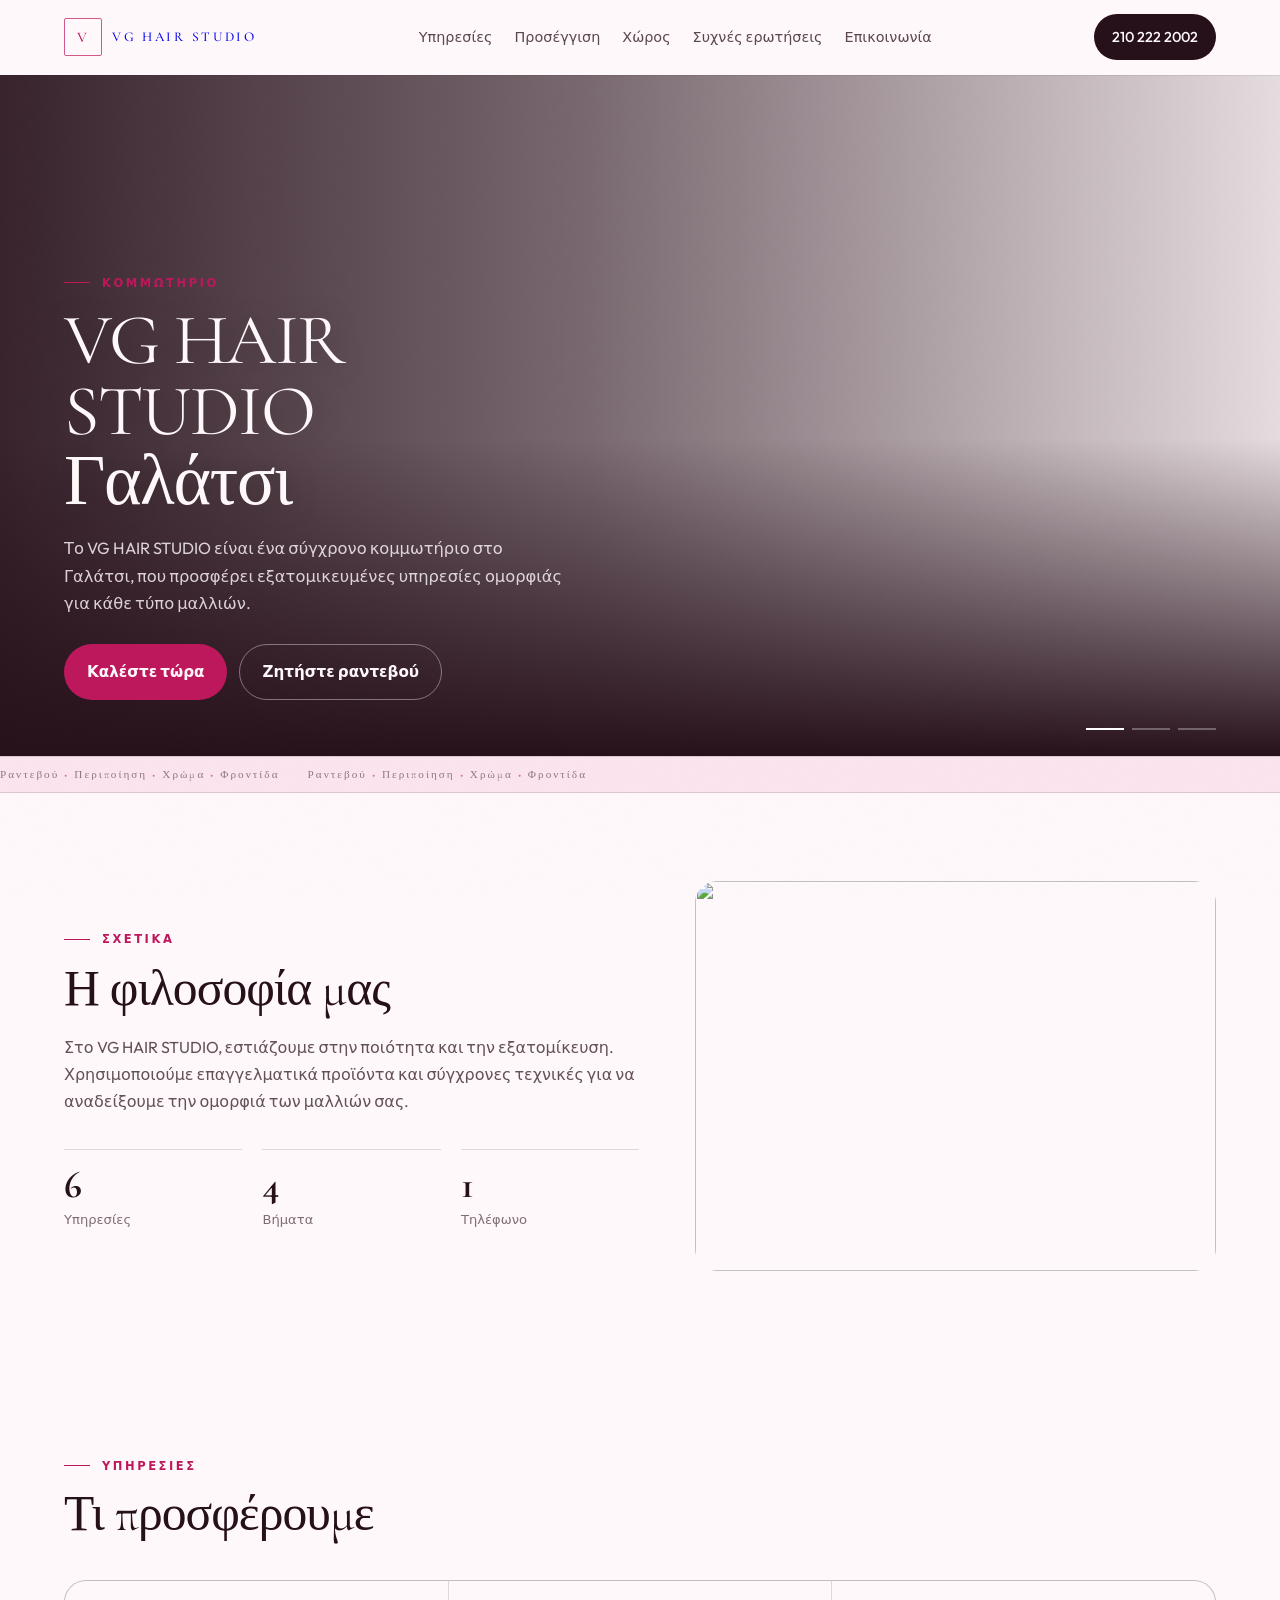
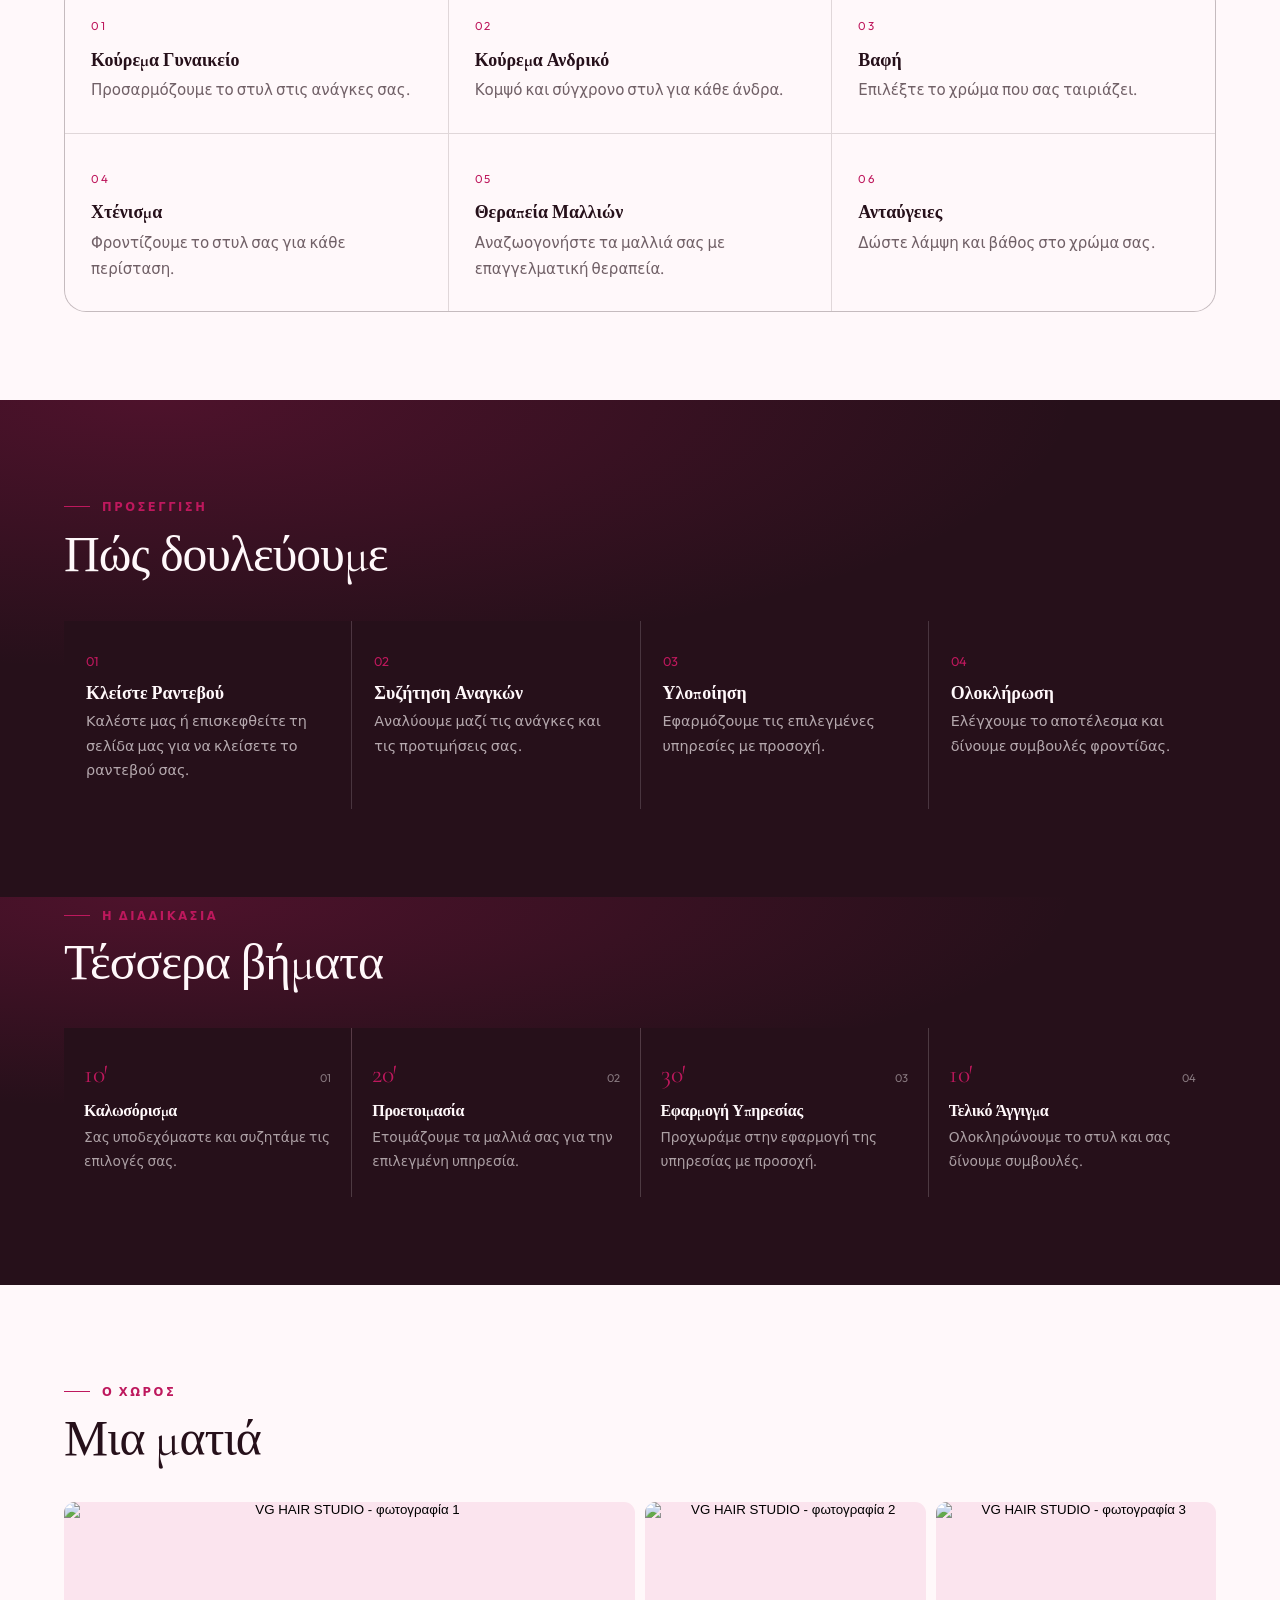
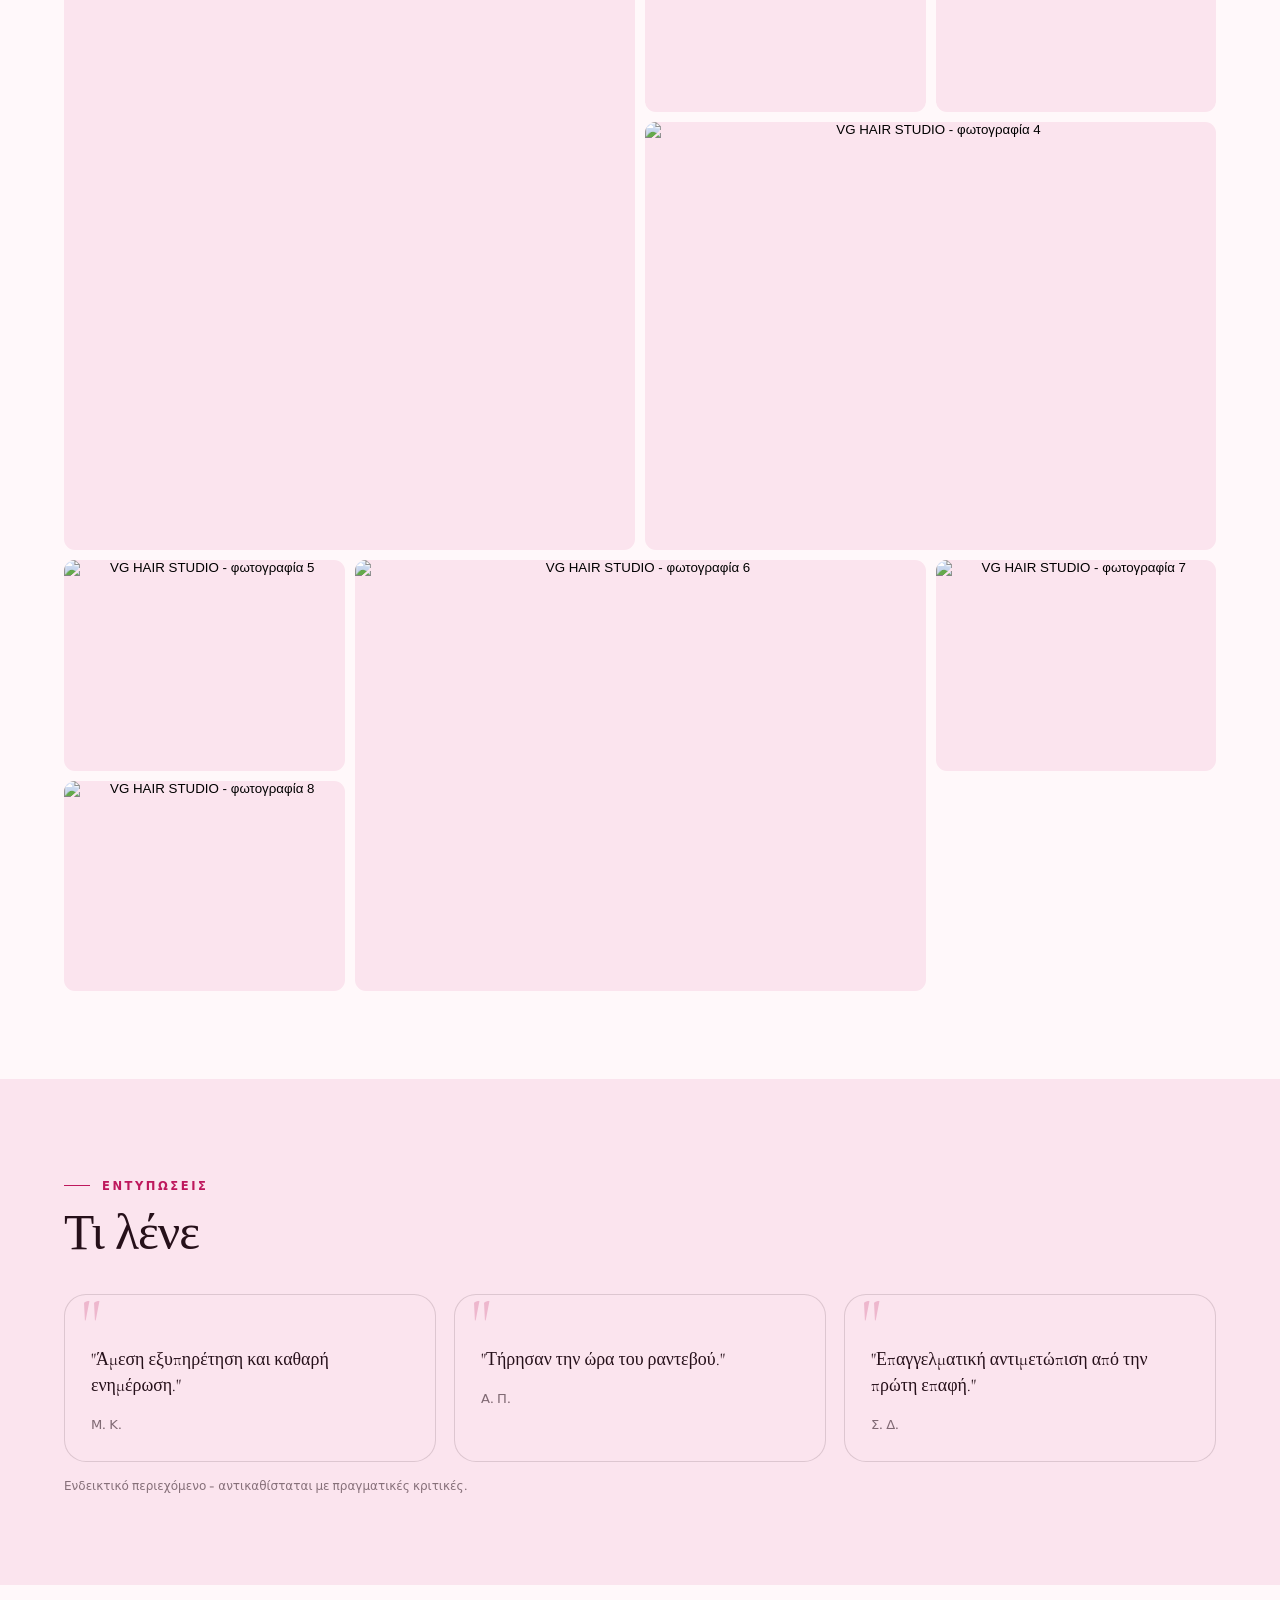
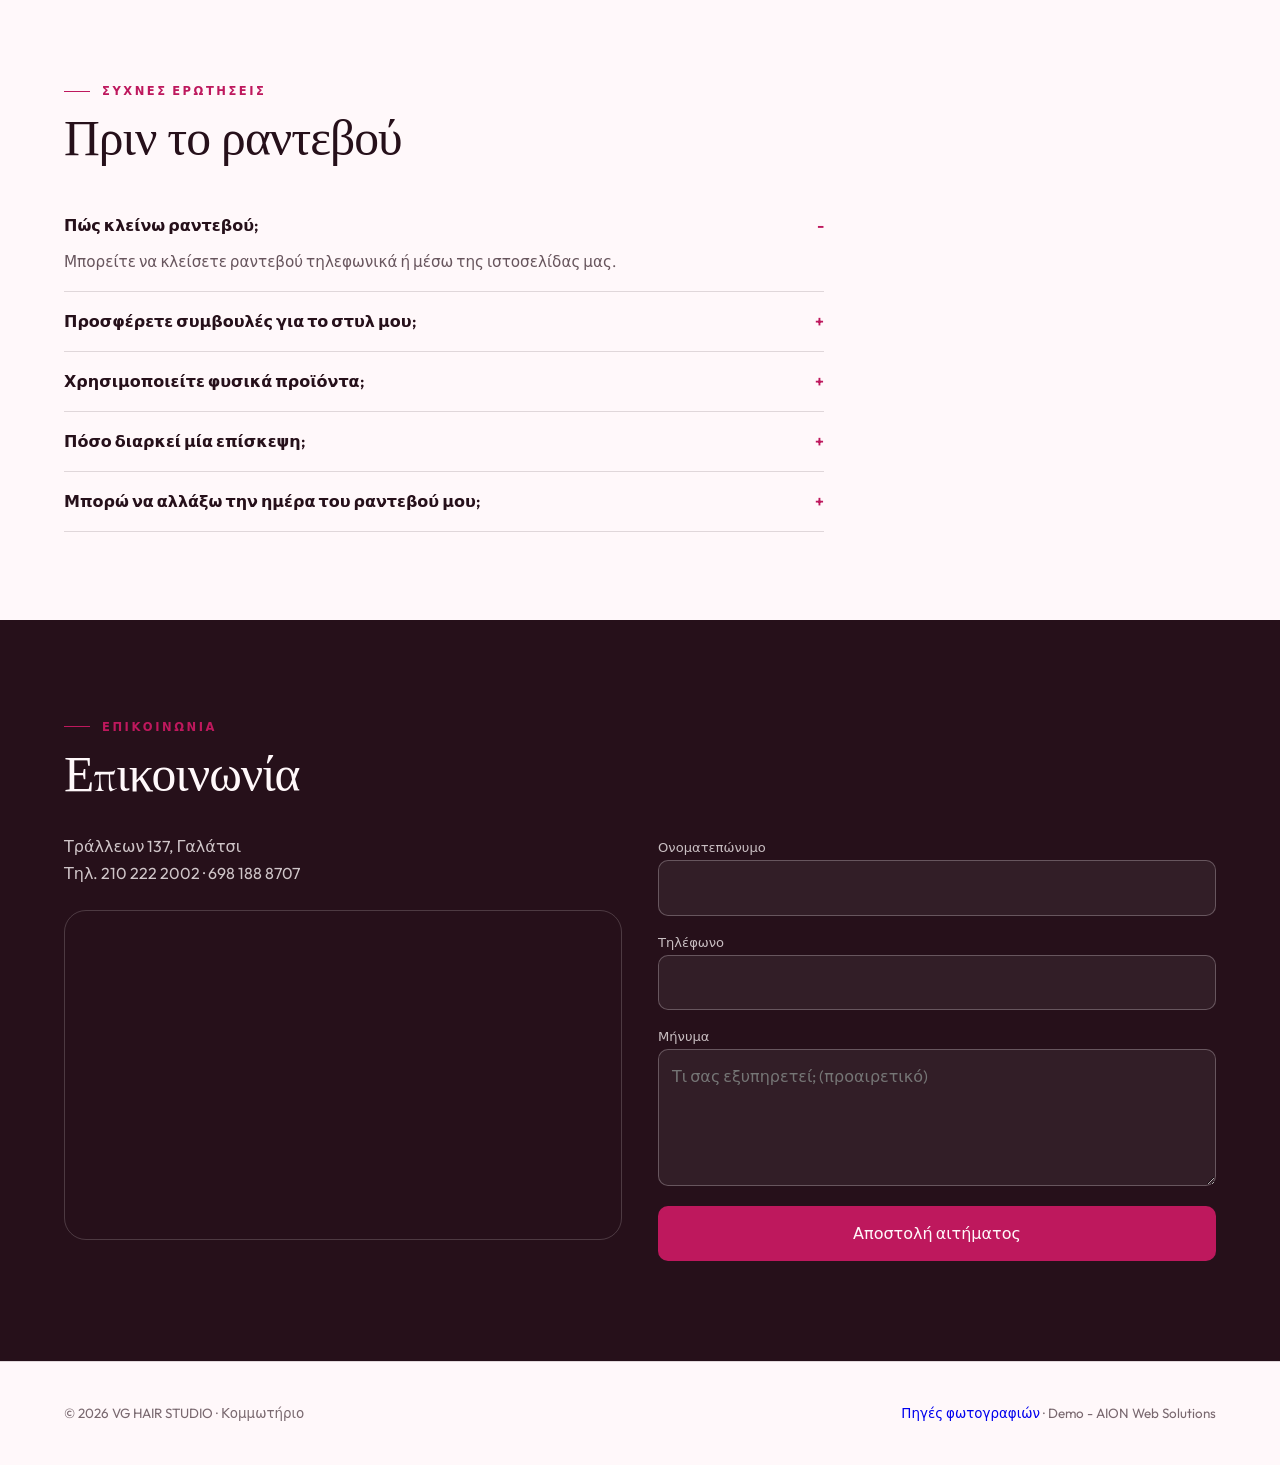
==== 200.html @ 7956e0a3 "deploy 200.html" ====
<!doctype html>
<html lang="el"><head>
<meta charset="utf-8"><meta name="viewport" content="width=device-width, initial-scale=1">
<title>VG HAIR STUDIO - Κομμωτήριο στο Γαλάτσι</title>
<meta name="description" content="VG HAIR STUDIO, Κομμωτήριο - Τράλλεων 137, Γαλάτσι. Τηλέφωνο 210 222 2002.">
<meta name="theme-color" content="#26101a">
<meta property="og:title" content="VG HAIR STUDIO - Κομμωτήριο">
<meta property="og:description" content="Τράλλεων 137, Γαλάτσι">
<meta property="og:type" content="website">
<link rel="preconnect" href="https://fonts.googleapis.com"><link rel="preconnect" href="https://fonts.gstatic.com" crossorigin>
<link href="https://fonts.googleapis.com/css2?family=Cormorant+Garamond:ital,wght@0,400;0,600;1,400&family=Outfit:wght@300;400;500;600&display=swap" rel="stylesheet">
<link rel="icon" href="data:image/svg+xml,<svg xmlns='http://www.w3.org/2000/svg' viewBox='0 0 64 64'><rect width='64' height='64' rx='14' fill='%23be185d'/><text x='32' y='44' font-size='30' text-anchor='middle' fill='%23fff8fa' font-family='serif'>V</text></svg>">
<script type="application/ld+json">{"@context":"https://schema.org","@type":"LocalBusiness","name":"VG HAIR STUDIO","address":{"@type":"PostalAddress","streetAddress":"Τράλλεων 137, Γαλάτσι","addressLocality":"Γαλάτσι","addressCountry":"GR"}","telephone":"210 222 2002","url":""}</script>
<style>
:root{--ink:#26101a;--paper:#fff8fa;--accent:#be185d;--accent2:#831843;--soft:#fbe4ee;--line:color-mix(in srgb,var(--ink) 14%,transparent);--r:22px}
*{box-sizing:border-box}html{scroll-behavior:smooth}
body{margin:0;background:var(--paper);color:var(--ink);font-family:'Outfit', system-ui, sans-serif;line-height:1.7;-webkit-font-smoothing:antialiased;overflow-x:hidden}
img{display:block;max-width:100%}
.wrap{width:min(1180px,90vw);margin:0 auto}
h1,h2,h3,h4{font-family:'Cormorant Garamond', Georgia, serif;line-height:1.06;letter-spacing:-.02em;margin:0}
h1{font-size:clamp(2.4rem,5.6vw,4.6rem);font-weight:400}h1.long{font-size:clamp(2rem,4.4vw,3.5rem)}
h2{font-size:clamp(1.9rem,4vw,3.1rem);font-weight:400}
h3{font-size:1.12rem;letter-spacing:0}
p{margin:0}
.kicker{font-size:.72rem;letter-spacing:.22em;text-transform:uppercase;color:var(--accent);font-weight:600}
header{position:fixed;inset:0 0 auto;z-index:60;background:var(--paper);border-bottom:1px solid transparent;box-shadow:0 1px 0 color-mix(in srgb,var(--ink) 8%,transparent)}
.nav{display:flex;align-items:center;justify-content:space-between;gap:16px;padding:14px 0}
.wordmark{display:flex;align-items:center;gap:10px;font-family:'Cormorant Garamond', Georgia, serif;font-size:1.15rem;text-decoration:none}
.wm{width:38px;height:38px;border-radius:10px;background:var(--accent);color:var(--paper);display:grid;place-items:center;font-size:1.05rem}
.nav-links{display:flex;gap:22px;font-size:.9rem}
.nav-links a{text-decoration:none;color:color-mix(in srgb,var(--ink) 76%,transparent)}
.tel{display:inline-flex;align-items:center;gap:8px;background:var(--ink);color:var(--paper);text-decoration:none;padding:11px 18px;border-radius:999px;font-size:.9rem;font-weight:500;white-space:nowrap}
.nav-actions{display:flex;align-items:center;gap:10px}
.burger{display:none;width:42px;height:42px;border:1px solid var(--line);background:transparent;border-radius:10px;cursor:pointer;padding:0;position:relative;align-items:center;justify-content:center}
.burger span,.burger span::before,.burger span::after{display:block;width:18px;height:1.5px;background:var(--ink);content:'';position:absolute;transition:transform .3s ease,opacity .2s ease}
.burger span::before{top:-6px}.burger span::after{top:6px}
.burger[aria-expanded="true"] span{background:transparent}
.burger[aria-expanded="true"] span::before{transform:translateY(6px) rotate(45deg)}
.burger[aria-expanded="true"] span::after{transform:translateY(-6px) rotate(-45deg)}
.mobile-drawer{position:fixed;inset:68px 0 auto;z-index:59;background:var(--paper);border-bottom:1px solid var(--line);display:none;flex-direction:column;padding:10px 5vw 26px;gap:2px;box-shadow:0 18px 40px color-mix(in srgb,var(--ink) 12%,transparent)}
.mobile-drawer.on{display:flex}
.mobile-drawer a{text-decoration:none;color:var(--ink);padding:14px 0;border-bottom:1px solid var(--line);font-size:1rem}
.mobile-drawer a:last-child{border-bottom:0}
@media(max-width:820px){.nav-links{display:none}.burger{display:flex}}
.hero{position:relative;height:84vh;min-height:560px;display:grid;align-items:end;overflow:hidden;color:var(--paper)}
.slide{position:absolute;inset:0;opacity:0;transform:scale(1.04);transition:opacity 1.1s ease,transform 7s linear}
.slide.on{opacity:1;transform:scale(1)}
.slide img{width:100%;height:100%;object-fit:cover;filter:saturate(.75) contrast(1.02)}
.scrim{position:absolute;inset:0;background:linear-gradient(90deg,color-mix(in srgb,var(--ink) 92%,transparent) 0%,color-mix(in srgb,var(--ink) 62%,transparent) 46%,color-mix(in srgb,var(--ink) 12%,transparent) 100%),linear-gradient(0deg,var(--ink) 0%,transparent 42%)}
.hero-in{position:relative;z-index:2;padding-bottom:56px;width:100%}
.hero h1{max-width:15ch;margin:14px 0 18px}
.hero .lead{max-width:46ch;color:color-mix(in srgb,var(--paper) 82%,transparent);font-size:1.02rem}
.hero-cta{display:flex;gap:12px;flex-wrap:wrap;margin-top:26px}
.btn{display:inline-flex;align-items:center;gap:10px;padding:14px 22px;border-radius:999px;text-decoration:none;font-weight:600;font-size:.95rem;border:1px solid transparent;transition:.25s}
.btn.solid{background:var(--accent);color:var(--paper)}
.btn.line{border-color:color-mix(in srgb,var(--paper) 40%,transparent);color:var(--paper)}
.btn:hover{transform:translateY(-4px)}
.dots{position:absolute;right:max(5vw,24px);bottom:26px;display:flex;gap:8px;z-index:3}
.dots button{width:38px;height:2px;background:rgba(255,255,255,.30);border:0;padding:0;cursor:pointer}
.dots button.on{background:#fff}
.marquee{border-block:1px solid var(--line);overflow:hidden;background:var(--soft)}
.marquee-track{display:flex;gap:28px;width:max-content;padding:14px 0;animation:mq 26s linear infinite;font-family:'Cormorant Garamond', Georgia, serif;font-size:1rem;color:color-mix(in srgb,var(--ink) 88%,transparent)}
.marquee-track i{color:var(--accent);font-style:normal}
@keyframes mq{to{transform:translateX(-50%)}}
@media(prefers-reduced-motion:reduce){.marquee-track{animation:none}}
@media(prefers-reduced-motion:reduce){.reveal{opacity:1!important;transform:none!important;transition:none!important}.stagger>*{opacity:1!important;transform:none!important;transition:none!important}}
section{padding:88px 0}
.reveal{opacity:0;transform:translateY(24px);transition:opacity .7s ease,transform .7s ease}
.reveal.in{opacity:1;transform:none}
/* stagger 80ms — children fade in sequentially */
.stagger>*{opacity:0;transform:translateY(18px);transition:opacity .6s cubic-bezier(.22,.61,.36,1),transform .6s cubic-bezier(.22,.61,.36,1)}
.stagger.in>*{opacity:1;transform:none}
.stagger.in>*:nth-child(1){transition-delay:0ms}
.stagger.in>*:nth-child(2){transition-delay:80ms}
.stagger.in>*:nth-child(3){transition-delay:160ms}
.stagger.in>*:nth-child(4){transition-delay:240ms}
.stagger.in>*:nth-child(5){transition-delay:320ms}
.stagger.in>*:nth-child(6){transition-delay:400ms}
.stagger.in>*:nth-child(7){transition-delay:480ms}
.stagger.in>*:nth-child(8){transition-delay:560ms}
.stagger.in>*:nth-child(9){transition-delay:640ms}
.about{display:grid;grid-template-columns:1.05fr .95fr;gap:56px;align-items:center}
@media(max-width:900px){.about{grid-template-columns:1fr;gap:32px}}
.about-media{position:relative;aspect-ratio:4/3;border-radius:var(--r);overflow:hidden}
.about-media img{position:absolute;inset:0;width:100%;height:100%;object-fit:cover;opacity:0;transition:opacity 1.2s ease}
.about-media img.on{opacity:1}
.svc-grid{display:grid;grid-template-columns:repeat(3,1fr);gap:1px;background:var(--line);border:1px solid var(--line);border-radius:var(--r);overflow:hidden;margin-top:40px}
@media(max-width:900px){.svc-grid{grid-template-columns:1fr 1fr}}
@media(max-width:560px){.svc-grid{grid-template-columns:1fr}}
.svc{background:var(--paper);padding:30px 26px}
.svc-n{font-size:.72rem;color:var(--accent);letter-spacing:.16em}
.svc h3{margin:12px 0 8px}.svc p{color:color-mix(in srgb,var(--ink) 66%,transparent);font-size:.94rem}
.dark{background:var(--ink);color:var(--paper);position:relative;overflow:hidden}
.dark::before{content:'';position:absolute;inset:0;background:radial-gradient(120% 90% at 12% 0%,color-mix(in srgb,var(--accent) 26%,transparent),transparent 60%)}
.dark .wrap{position:relative}
.steps{display:grid;grid-template-columns:repeat(4,1fr);gap:1px;background:color-mix(in srgb,var(--paper) 16%,transparent);margin-top:40px}
@media(max-width:900px){.steps{grid-template-columns:1fr 1fr}}
.step{background:var(--ink);padding:26px 22px}
.step-n{color:var(--accent);font-size:.8rem}
.step h3{color:var(--paper);margin:10px 0 6px}
.step p{color:color-mix(in srgb,var(--paper) 66%,transparent);font-size:.9rem}
.tl-grid{display:grid;grid-template-columns:repeat(4,1fr);gap:1px;background:color-mix(in srgb,var(--paper) 18%,transparent);margin-top:38px}
@media(max-width:900px){.tl-grid{grid-template-columns:1fr 1fr}}
.tl{background:var(--ink);padding:24px 20px;position:relative;overflow:hidden}
.tl::after{content:'';position:absolute;left:0;bottom:0;height:2px;width:0;background:var(--accent);transition:width .5s}
.tl:hover::after{width:100%}
.tl-top{display:flex;justify-content:space-between;align-items:baseline}
.tl-h{font-family:'Cormorant Garamond', Georgia, serif;font-size:1.6rem;color:var(--accent)}
.tl-n{font-size:.7rem;color:color-mix(in srgb,var(--paper) 45%,transparent)}
.tl h4{color:var(--paper);margin:8px 0 6px;font-size:1rem}
.tl p{color:color-mix(in srgb,var(--paper) 62%,transparent);font-size:.86rem}
.stats{display:grid;grid-template-columns:repeat(3,1fr);gap:20px;margin-top:34px}
.stat{border-top:1px solid var(--line);padding-top:16px}
.stat b{display:block;font-family:'Cormorant Garamond', Georgia, serif;font-size:2.4rem;line-height:1}
.stat span{font-size:.82rem;color:color-mix(in srgb,var(--ink) 60%,transparent)}
.gallery{display:grid;grid-template-columns:repeat(4,1fr);gap:10px;margin-top:36px}
.g1{grid-column:span 2;grid-row:span 2}.g4{grid-column:span 2}
@media(max-width:900px){.gallery{grid-template-columns:repeat(2,1fr)}.g1,.g4{grid-column:span 2;grid-row:auto}}
.g-item{position:relative;overflow:hidden;border:0;padding:0;background:var(--soft);cursor:zoom-in;border-radius:calc(var(--r) / 2);aspect-ratio:4/3}
.g1 .g-item,.g1{aspect-ratio:auto}
.g-item img{width:100%;height:100%;object-fit:cover;transition:transform .6s,filter .6s;filter:saturate(.8)}
.g-item:hover img{transform:scale(1.05);filter:saturate(1)}
.quotes{display:grid;grid-template-columns:repeat(3,1fr);gap:18px;margin-top:34px}
@media(max-width:900px){.quotes{display:flex;overflow-x:auto;scroll-snap-type:x mandatory;gap:14px;scrollbar-width:none}.quotes::-webkit-scrollbar{display:none}.quotes .quote{flex:0 0 88%;scroll-snap-align:center}}
.quote{margin:0;background:var(--soft);border:1px solid var(--line);border-radius:var(--r);padding:26px}
.quote blockquote{margin:0;font-family:'Cormorant Garamond', Georgia, serif;font-size:1.12rem;line-height:1.45}
.quote figcaption{margin-top:14px;font-size:.82rem;color:color-mix(in srgb,var(--ink) 58%,transparent)}
.demo-note{font-size:.75rem;color:color-mix(in srgb,var(--ink) 55%,transparent);margin-top:14px}
.faq{max-width:760px;margin-top:30px}
details{border-bottom:1px solid var(--line);padding:16px 0}
summary{cursor:pointer;font-weight:600;list-style:none;display:flex;justify-content:space-between;gap:12px}
summary::after{content:'+';color:var(--accent)}
details[open] summary::after{content:'-'}
details p{margin-top:10px;color:color-mix(in srgb,var(--ink) 70%,transparent);font-size:.95rem}
.contact{background:var(--ink);color:var(--paper)}
.cgrid{display:grid;grid-template-columns:1fr 1fr;gap:36px;margin-top:32px}
@media(max-width:900px){.cgrid{grid-template-columns:1fr}}
form{display:grid;gap:12px}
label{font-size:.82rem;color:color-mix(in srgb,var(--paper) 75%,transparent)}
input,textarea{width:100%;padding:13px;border-radius:10px;border:1px solid color-mix(in srgb,var(--paper) 26%,transparent);background:color-mix(in srgb,var(--paper) 6%,transparent);color:var(--paper);font:inherit}
button.send{padding:14px;border-radius:10px;border:0;background:var(--accent);color:var(--paper);font-weight:700;font:inherit;cursor:pointer}
.map{border-radius:var(--r);overflow:hidden;border:1px solid color-mix(in srgb,var(--paper) 18%,transparent);min-height:320px}
.map iframe{width:100%;height:100%;min-height:320px;border:0;filter:grayscale(.35) contrast(1.05)}
footer{padding:40px 0;border-top:1px solid var(--line);font-size:.84rem;color:color-mix(in srgb,var(--ink) 62%,transparent)}
.frow{display:flex;justify-content:space-between;gap:14px;flex-wrap:wrap}
.callbar{position:fixed;bottom:0;left:0;right:0;z-index:70;display:none;background:var(--accent);color:var(--paper);text-align:center;padding:14px;text-decoration:none;font-weight:600}
@media(max-width:820px){.callbar{display:block}body{padding-bottom:52px}}
.lb{position:fixed;inset:0;background:color-mix(in srgb,var(--ink) 92%,transparent);display:none;place-items:center;z-index:90;padding:24px}
.lb.on{display:grid}
.lb img{max-height:86vh;max-width:92vw;border-radius:8px}
.lb button{position:absolute;top:18px;right:22px;background:none;border:0;color:var(--paper);font-size:2rem;cursor:pointer}

/* refinement */
body::after{content:'';position:fixed;inset:0;pointer-events:none;z-index:1;opacity:.03;background-image:url("data:image/svg+xml;utf8,<svg xmlns='http://www.w3.org/2000/svg' width='140' height='140'><filter id='n'><feTurbulence type='fractalNoise' baseFrequency='.85' numOctaves='3'/></filter><rect width='140' height='140' filter='url(%23n)' opacity='.55'/></svg>")}
.wordmark{font-size:.84rem;letter-spacing:.2em;text-transform:uppercase;font-weight:500}
.wm{background:transparent;border:1px solid color-mix(in srgb,var(--accent) 70%,transparent);color:var(--accent);font-size:.92rem;border-radius:2px}
h1{line-height:.98}
.kicker{display:inline-flex;align-items:center;gap:12px}
.kicker::before{content:'';width:26px;height:1px;background:var(--accent);display:inline-block}
.marquee-track{font-size:.7rem;letter-spacing:.18em;opacity:.58;padding:8px 0}
.svc,.step,.tl,.quote,.stat,.svc-grid,.quote{transition:background .35s ease,transform .35s ease,box-shadow .35s ease}
.svc:hover{background:color-mix(in srgb,var(--soft) 70%,var(--paper));transform:translateY(-4px);box-shadow:0 10px 28px -18px color-mix(in srgb,var(--ink) 55%,transparent)}
.step:hover,.tl:hover{transform:translateY(-4px)}
.quote:hover{transform:translateY(-4px);box-shadow:0 10px 28px -18px color-mix(in srgb,var(--ink) 45%,transparent)}
.stat:hover{transform:translateY(-4px)}
.quote{position:relative;overflow:hidden}
.quote::before{content:'"';position:absolute;top:-6px;left:16px;font-family:'Cormorant Garamond', Georgia, serif;font-size:4.4rem;line-height:1;color:var(--accent);opacity:.22}
.quote blockquote{position:relative;padding-top:26px}
.g-item::after{content:'';position:absolute;inset:0;background:linear-gradient(0deg,rgba(0,0,0,.30),transparent 58%);opacity:0;transition:opacity .4s}
.g-item:hover::after{opacity:1}
:focus-visible{outline:2px solid var(--accent);outline-offset:3px;border-radius:2px}
.hero h1{text-shadow:0 2px 30px rgba(0,0,0,.25)}
</style></head>
<body>
<header><div class="wrap nav">
  <a class="wordmark" href="#top"><span class="wm">V</span>VG HAIR STUDIO</a>
  <nav class="nav-links"><a href="#ypiresies">Υπηρεσίες</a><a href="#proseggisi">Προσέγγιση</a><a href="#gallery">Χώρος</a><a href="#faq">Συχνές ερωτήσεις</a><a href="#epikoinonia">Επικοινωνία</a></nav>
  <div class="nav-actions">
    <a class="tel" href="tel:2102222002">210 222 2002</a>
    <button class="burger" id="burger" aria-label="Μενού" aria-expanded="false" aria-controls="mdrawer"><span></span></button>
  </div>
</div></header>
<div class="mobile-drawer" id="mdrawer">
  <a href="#ypiresies">Υπηρεσίες</a><a href="#proseggisi">Προσέγγιση</a><a href="#gallery">Χώρος</a><a href="#faq">Συχνές ερωτήσεις</a><a href="#epikoinonia">Επικοινωνία</a><a href="tel:2102222002">Καλέστε 210 222 2002</a>
</div>

<div class="hero" id="top">
  <div class="slide on"><img src="img/beauty-u13.jpg" alt="VG HAIR STUDIO" ><div class="scrim"></div></div><div class="slide "><img src="img/beauty-u15.jpg" alt="VG HAIR STUDIO" loading="lazy"><div class="scrim"></div></div><div class="slide "><img src="img/beauty-u17.jpg" alt="VG HAIR STUDIO" loading="lazy"><div class="scrim"></div></div>
  <div class="hero-in"><div class="wrap">
    <span class="kicker">Κομμωτήριο</span>
    <h1 class="">VG HAIR STUDIO<br>Γαλάτσι</h1>
    <p class="lead">Το VG HAIR STUDIO είναι ένα σύγχρονο κομμωτήριο στο Γαλάτσι, που προσφέρει εξατομικευμένες υπηρεσίες ομορφιάς για κάθε τύπο μαλλιών.</p>
    <div class="hero-cta"><a class="btn solid" href="tel:2102222002">Καλέστε τώρα</a><a class="btn line" href="#epikoinonia">Ζητήστε ραντεβού</a></div>
  </div></div>
  <div class="dots"><button class="on" aria-label="Διαφάνεια 1"></button><button class="" aria-label="Διαφάνεια 2"></button><button class="" aria-label="Διαφάνεια 3"></button></div>
</div>

<div class="marquee"><div class="marquee-track"><span>Ραντεβού <i>◆</i> Περιποίηση <i>◆</i> Χρώμα <i>◆</i> Φροντίδα</span><span>Ραντεβού <i>◆</i> Περιποίηση <i>◆</i> Χρώμα <i>◆</i> Φροντίδα</span></div></div>

<section class="about-wrap"><div class="wrap about reveal">
  <div><span class="kicker">Σχετικά</span><h2 style="margin:14px 0 18px">Η φιλοσοφία μας</h2>
  <p style="color:color-mix(in srgb,var(--ink) 72%,transparent)">Στο VG HAIR STUDIO, εστιάζουμε στην ποιότητα και την εξατομίκευση. Χρησιμοποιούμε επαγγελματικά προϊόντα και σύγχρονες τεχνικές για να αναδείξουμε την ομορφιά των μαλλιών σας.</p>
  <div class="stats"><div class="stat"><b>6</b><span>Υπηρεσίες</span></div><div class="stat"><b>4</b><span>Βήματα</span></div><div class="stat"><b>1</b><span>Τηλέφωνο</span></div></div></div>
  <div class="about-media" id="aboutMedia"><img src="img/beauty-u19.jpg" alt="" class="on" loading="eager"><img src="img/beauty-u21.jpg" alt="" class="" loading="lazy"><img src="img/beauty-u23.jpg" alt="" class="" loading="lazy"></div>
</div></section>

<section id="ypiresies"><div class="wrap reveal"><span class="kicker">Υπηρεσίες</span><h2 style="margin-top:12px">Τι προσφέρουμε</h2>
<div class="svc-grid stagger"><article class="svc"><span class="svc-n">01</span><h3>Κούρεμα Γυναικείο</h3><p>Προσαρμόζουμε το στυλ στις ανάγκες σας.</p></article><article class="svc"><span class="svc-n">02</span><h3>Κούρεμα Ανδρικό</h3><p>Κομψό και σύγχρονο στυλ για κάθε άνδρα.</p></article><article class="svc"><span class="svc-n">03</span><h3>Βαφή</h3><p>Επιλέξτε το χρώμα που σας ταιριάζει.</p></article><article class="svc"><span class="svc-n">04</span><h3>Χτένισμα</h3><p>Φροντίζουμε το στυλ σας για κάθε περίσταση.</p></article><article class="svc"><span class="svc-n">05</span><h3>Θεραπεία Μαλλιών</h3><p>Αναζωογονήστε τα μαλλιά σας με επαγγελματική θεραπεία.</p></article><article class="svc"><span class="svc-n">06</span><h3>Ανταύγειες</h3><p>Δώστε λάμψη και βάθος στο χρώμα σας.</p></article></div></div></section>

<section class="dark" id="proseggisi"><div class="wrap reveal"><span class="kicker">Προσέγγιση</span><h2 style="color:var(--paper);margin-top:12px">Πώς δουλεύουμε</h2>
<div class="steps stagger"><div class="step"><span class="step-n">01</span><h3>Κλείστε Ραντεβού</h3><p>Καλέστε μας ή επισκεφθείτε τη σελίδα μας για να κλείσετε το ραντεβού σας.</p></div><div class="step"><span class="step-n">02</span><h3>Συζήτηση Αναγκών</h3><p>Αναλύουμε μαζί τις ανάγκες και τις προτιμήσεις σας.</p></div><div class="step"><span class="step-n">03</span><h3>Υλοποίηση</h3><p>Εφαρμόζουμε τις επιλεγμένες υπηρεσίες με προσοχή.</p></div><div class="step"><span class="step-n">04</span><h3>Ολοκλήρωση</h3><p>Ελέγχουμε το αποτέλεσμα και δίνουμε συμβουλές φροντίδας.</p></div></div></div></section>

<section class="dark" style="padding-top:0"><div class="wrap reveal"><span class="kicker">Η διαδικασία</span><h2 style="color:var(--paper);margin-top:12px">Τέσσερα βήματα</h2>
<div class="tl-grid stagger"><div class="tl"><div class="tl-top"><span class="tl-h">10′</span><span class="tl-n">01</span></div><h4>Καλωσόρισμα</h4><p>Σας υποδεχόμαστε και συζητάμε τις επιλογές σας.</p></div><div class="tl"><div class="tl-top"><span class="tl-h">20′</span><span class="tl-n">02</span></div><h4>Προετοιμασία</h4><p>Ετοιμάζουμε τα μαλλιά σας για την επιλεγμένη υπηρεσία.</p></div><div class="tl"><div class="tl-top"><span class="tl-h">30′</span><span class="tl-n">03</span></div><h4>Εφαρμογή Υπηρεσίας</h4><p>Προχωράμε στην εφαρμογή της υπηρεσίας με προσοχή.</p></div><div class="tl"><div class="tl-top"><span class="tl-h">10′</span><span class="tl-n">04</span></div><h4>Τελικό Άγγιγμα</h4><p>Ολοκληρώνουμε το στυλ και σας δίνουμε συμβουλές.</p></div></div></div></section>

<section id="gallery"><div class="wrap reveal"><span class="kicker">Ο χώρος</span><h2 style="margin-top:12px">Μια ματιά</h2>
<div class="gallery"><button class="g-item g1" data-src="img/beauty-u13.jpg" aria-label="Φωτογραφία 1"><img src="img/beauty-u13.jpg" alt="VG HAIR STUDIO - φωτογραφία 1" loading="eager"></button><button class="g-item g2" data-src="img/beauty-u15.jpg" aria-label="Φωτογραφία 2"><img src="img/beauty-u15.jpg" alt="VG HAIR STUDIO - φωτογραφία 2" loading="eager"></button><button class="g-item g3" data-src="img/beauty-u17.jpg" aria-label="Φωτογραφία 3"><img src="img/beauty-u17.jpg" alt="VG HAIR STUDIO - φωτογραφία 3" loading="eager"></button><button class="g-item g4" data-src="img/beauty-u19.jpg" aria-label="Φωτογραφία 4"><img src="img/beauty-u19.jpg" alt="VG HAIR STUDIO - φωτογραφία 4" loading="lazy"></button><button class="g-item g5" data-src="img/beauty-u21.jpg" aria-label="Φωτογραφία 5"><img src="img/beauty-u21.jpg" alt="VG HAIR STUDIO - φωτογραφία 5" loading="lazy"></button><button class="g-item g1" data-src="img/beauty-u23.jpg" aria-label="Φωτογραφία 6"><img src="img/beauty-u23.jpg" alt="VG HAIR STUDIO - φωτογραφία 6" loading="lazy"></button><button class="g-item g2" data-src="img/beauty-u25.jpg" aria-label="Φωτογραφία 7"><img src="img/beauty-u25.jpg" alt="VG HAIR STUDIO - φωτογραφία 7" loading="lazy"></button><button class="g-item g3" data-src="img/beauty-u27.jpg" aria-label="Φωτογραφία 8"><img src="img/beauty-u27.jpg" alt="VG HAIR STUDIO - φωτογραφία 8" loading="lazy"></button></div></div></section>

<section style="background:var(--soft)"><div class="wrap reveal"><span class="kicker">Εντυπώσεις</span><h2 style="margin-top:12px">Τι λένε</h2>
<div class="quotes stagger"><figure class="quote"><blockquote>"Άμεση εξυπηρέτηση και καθαρή ενημέρωση."</blockquote><figcaption>Μ. Κ.</figcaption></figure><figure class="quote"><blockquote>"Τήρησαν την ώρα του ραντεβού."</blockquote><figcaption>Α. Π.</figcaption></figure><figure class="quote"><blockquote>"Επαγγελματική αντιμετώπιση από την πρώτη επαφή."</blockquote><figcaption>Σ. Δ.</figcaption></figure></div><p class="demo-note">Ενδεικτικό περιεχόμενο - αντικαθίσταται με πραγματικές κριτικές.</p></div></section>

<section id="faq"><div class="wrap reveal"><span class="kicker">Συχνές ερωτήσεις</span><h2 style="margin-top:12px">Πριν το ραντεβού</h2><div class="faq"><details open><summary>Πώς κλείνω ραντεβού;</summary><p>Μπορείτε να κλείσετε ραντεβού τηλεφωνικά ή μέσω της ιστοσελίδας μας.</p></details><details ><summary>Προσφέρετε συμβουλές για το στυλ μου;</summary><p>Ναι, προσφέρουμε εξατομικευμένες συμβουλές για το καλύτερο αποτέλεσμα.</p></details><details ><summary>Χρησιμοποιείτε φυσικά προϊόντα;</summary><p>Χρησιμοποιούμε επαγγελματικά προϊόντα υψηλής ποιότητας, με σεβασμό στα μαλλιά και το περιβάλλον.</p></details><details ><summary>Πόσο διαρκεί μία επίσκεψη;</summary><p>Η διάρκεια εξαρτάται από την υπηρεσία, αλλά συνήθως κυμαίνεται από 30 έως 90 λεπτά.</p></details><details ><summary>Μπορώ να αλλάξω την ημέρα του ραντεβού μου;</summary><p>Ναι, μπορείτε να τροποποιήσετε το ραντεβού σας, απλώς επικοινωνήστε μαζί μας.</p></details></div></div></section>

<section class="contact" id="epikoinonia"><div class="wrap reveal"><span class="kicker">Επικοινωνία</span><h2 style="color:var(--paper);margin-top:12px">Επικοινωνία</h2>
<div class="cgrid"><div>
  <p style="color:color-mix(in srgb,var(--paper) 78%,transparent)">Τράλλεων 137, Γαλάτσι<br>Τηλ. 210 222 2002 · 698 188 8707</p>
  <div class="map" style="margin-top:22px"><iframe src="https://www.google.com/maps?q=%CE%A4%CF%81%CE%AC%CE%BB%CE%BB%CE%B5%CF%89%CE%BD%20137%2C%20%CE%93%CE%B1%CE%BB%CE%AC%CF%84%CF%83%CE%B9&output=embed" loading="lazy" title="Χάρτης"></iframe></div>
</div>
<form id="f" novalidate>
  <div><label for="n">Ονοματεπώνυμο</label><input id="n" name="name" required autocomplete="name"></div>
  <div><label for="p">Τηλέφωνο</label><input id="p" name="phone" required inputmode="tel" autocomplete="tel"></div>
  <div><label for="m">Μήνυμα</label><textarea id="m" name="message" rows="4" placeholder="Τι σας εξυπηρετεί; (προαιρετικό)"></textarea></div>
  <input type="text" name="_honey" tabindex="-1" autocomplete="off" style="position:absolute;left:-9999px">
  <button class="send" type="submit">Αποστολή αιτήματος</button>
  <p id="st" style="font-size:.82rem;color:color-mix(in srgb,var(--paper) 65%,transparent)" role="status"></p>
</form></div></div></section>

<footer><div class="wrap frow">
  <span>© <span id="y"></span> VG HAIR STUDIO · Κομμωτήριο</span>
  <span><a href="credits.html" style="text-decoration:none">Πηγές φωτογραφιών</a> · Demo - AION Web Solutions</span>
</div></footer>
<a class="callbar" href="tel:2102222002">Καλέστε 210 222 2002</a>
<div class="lb" id="lb"><button aria-label="Κλείσιμο">×</button><img alt=""></div>
<script>
(function(){
  var d=document; d.getElementById('y').textContent=new Date().getFullYear();
  var slides=[].slice.call(d.querySelectorAll('.slide')), dots=[].slice.call(d.querySelectorAll('.dots button')), i=0, t;
  function go(n){slides[i].classList.remove('on');dots[i].classList.remove('on');i=n;slides[i].classList.add('on');dots[i].classList.add('on');}
  function loop(){t=setInterval(function(){go((i+1)%slides.length)},6000)}
  dots.forEach(function(b,k){b.addEventListener('click',function(){clearInterval(t);go(k);loop()})});
  var hero=d.querySelector('.hero');
  hero.addEventListener('mouseenter',function(){clearInterval(t)});
  hero.addEventListener('mouseleave',loop);
  if(slides.length>1) loop();
  // parallax (ήπιο 0.12x, hero)
  if(!matchMedia('(prefers-reduced-motion: reduce)').matches){var px=function(){var y=window.scrollY;if(y<window.innerHeight){[].slice.call(d.querySelectorAll('.slide img')).forEach(function(im){im.style.transform='translateY('+(y*0.12)+'px) scale(1.02)'})}};window.addEventListener('scroll',px,{passive:true});}
  var about=[].slice.call(d.querySelectorAll('#aboutMedia img')), ai=0;
  if(about.length>1) setInterval(function(){about[ai].classList.remove('on');ai=(ai+1)%about.length;about[ai].classList.add('on')},4000);
  var io=new IntersectionObserver(function(es){es.forEach(function(e){if(e.isIntersecting){e.target.classList.add('in');io.unobserve(e.target)}})},{rootMargin:'0px 0px -8% 0px',threshold:0.08});
  [].slice.call(d.querySelectorAll('.reveal,.stagger')).forEach(function(el){io.observe(el)});
  // burger menu (mobile)
  var bg=d.getElementById('burger'), mdw=d.getElementById('mdrawer');
  function mclose(){bg.setAttribute('aria-expanded','false');mdw.classList.remove('on')}
  bg.addEventListener('click',function(){var open=bg.getAttribute('aria-expanded')==='true';bg.setAttribute('aria-expanded',String(!open));mdw.classList.toggle('on',!open)});
  [].slice.call(mdw.querySelectorAll('a')).forEach(function(a){a.addEventListener('click',mclose)});
  d.addEventListener('keydown',function(e){if(e.key==='Escape')mclose()});
  window.addEventListener('resize',function(){if(window.innerWidth>820)mclose()});
  var lb=d.getElementById('lb'), lbImg=lb.querySelector('img');
  d.querySelectorAll('.g-item').forEach(function(b){b.addEventListener('click',function(){lbImg.src=b.dataset.src;lb.classList.add('on')})});
  lb.addEventListener('click',function(e){if(e.target!==lbImg)lb.classList.remove('on')});
  d.addEventListener('keydown',function(e){if(e.key==='Escape')lb.classList.remove('on')});
  d.querySelectorAll('details').forEach(function(x){x.addEventListener('toggle',function(){if(x.open)d.querySelectorAll('details').forEach(function(o){if(o!==x)o.open=false})})});
  // testimonials carousel (mobile, autoplay 5s)
  var qq=d.querySelector('.quotes');
  if(qq && matchMedia('(max-width:900px)').matches && !matchMedia('(prefers-reduced-motion: reduce)').matches){
    var qi=0, qs=qq.children, qt;
    function qgo(n){qi=(n+qs.length)%qs.length;qq.scrollTo({left:qs[qi].offsetLeft-qq.offsetLeft,behavior:'smooth'})}
    function qloop(){qt=setInterval(function(){qgo(qi+1)},5000)}
    qloop();
    qq.addEventListener('mouseenter',function(){clearInterval(qt)});
    qq.addEventListener('mouseleave',qloop);
  }
  var f=d.getElementById('f'), st=d.getElementById('st');
  f.addEventListener('submit',async function(e){e.preventDefault();st.textContent='';
    var n=f.name.value.trim(),p=f.phone.value.trim(),m=f.message.value.trim();
    if(f._honey.value)return;
    if(n.length<2){st.textContent='Συμπληρώστε το όνομά σας.';return}
    if(!/^[0-9+()\s-]{8,}$/.test(p)){st.textContent='Συμπληρώστε έγκυρο τηλέφωνο.';return}
    st.textContent='Αποστολή...';
    try{var r=await fetch('https://formsubmit.co/ajax/info@aionweb.gr',{method:'POST',headers:{'Content-Type':'application/json','Accept':'application/json'},body:JSON.stringify({_subject:'Νέο αίτημα - VG HAIR STUDIO (demo)',name:n,phone:p,message:m,_template:'table'})});
      if(!r.ok)throw 0;st.textContent='Το αίτημα στάλθηκε. Θα επικοινωνήσουμε.';f.reset();
    }catch(x){st.textContent='Δεν ολοκληρώθηκε. Καλέστε τηλεφωνικά.'}
  });
})();
</script>
</body></html>
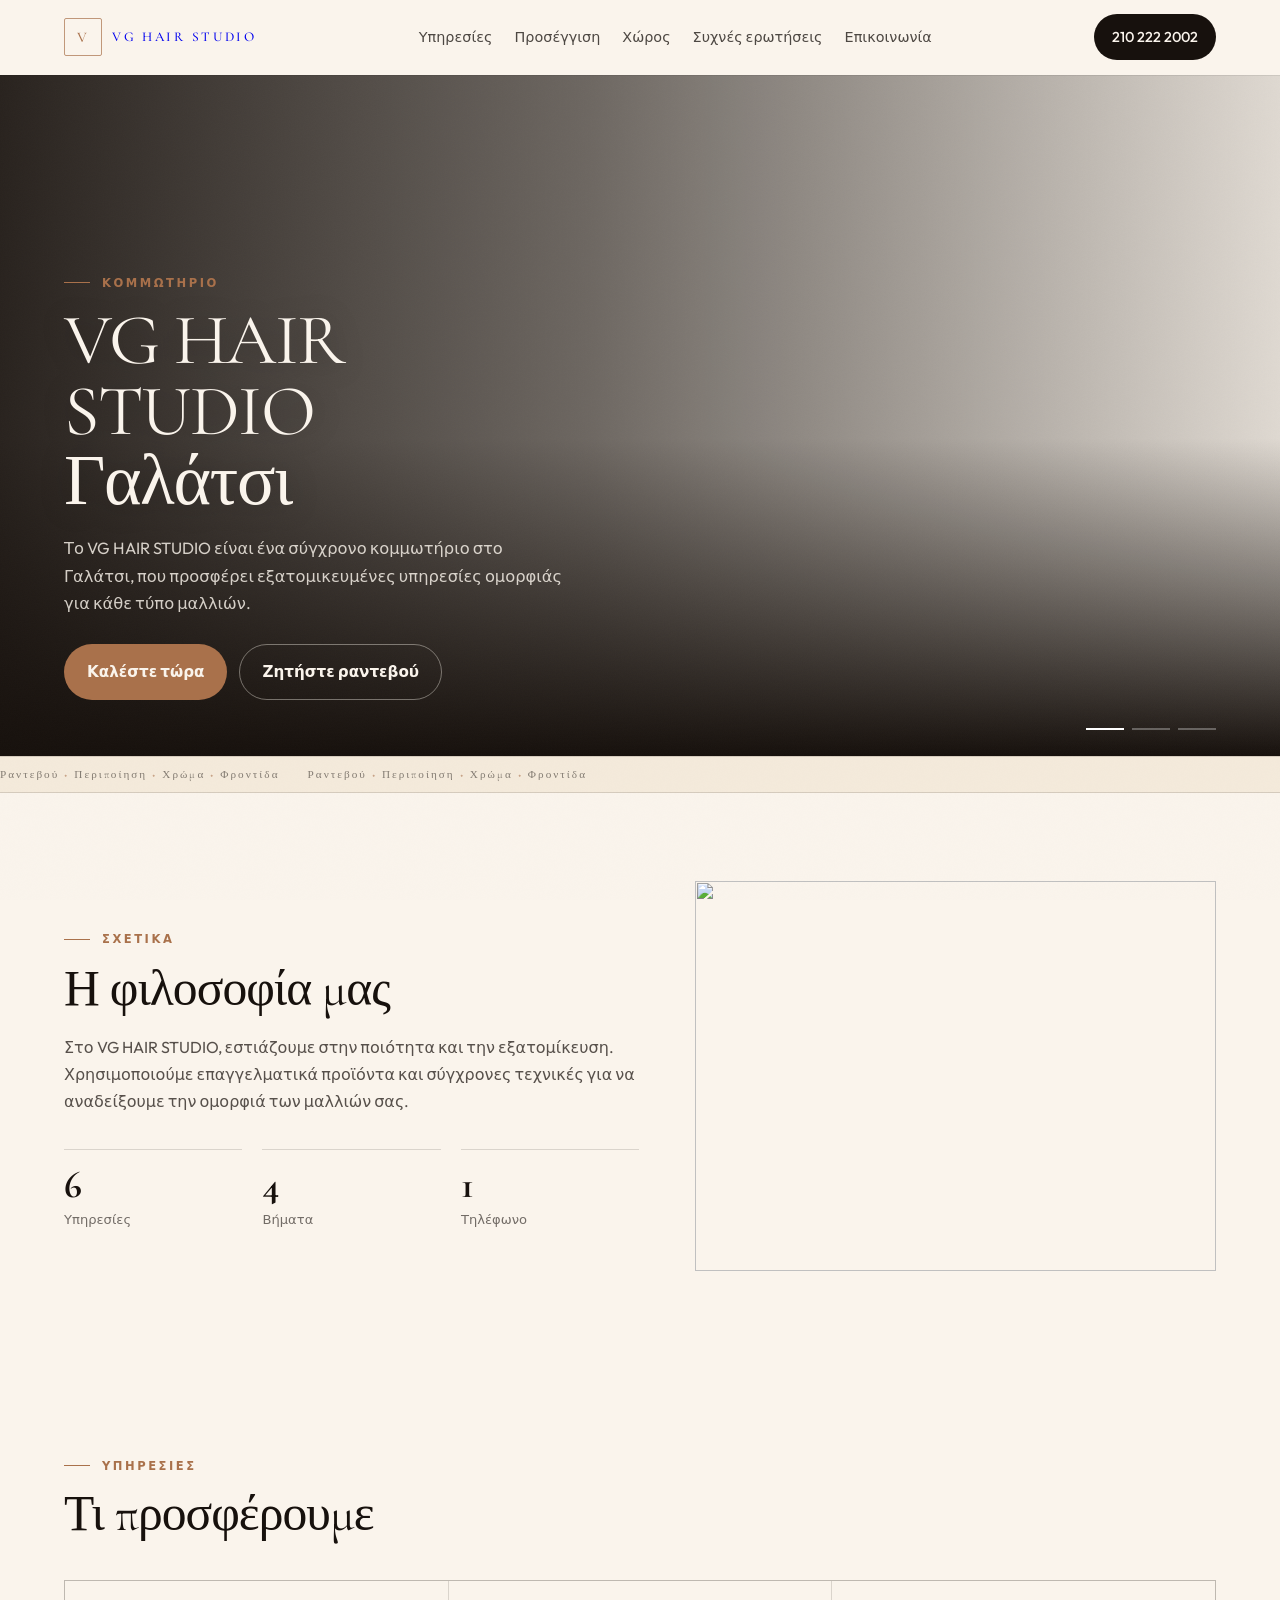
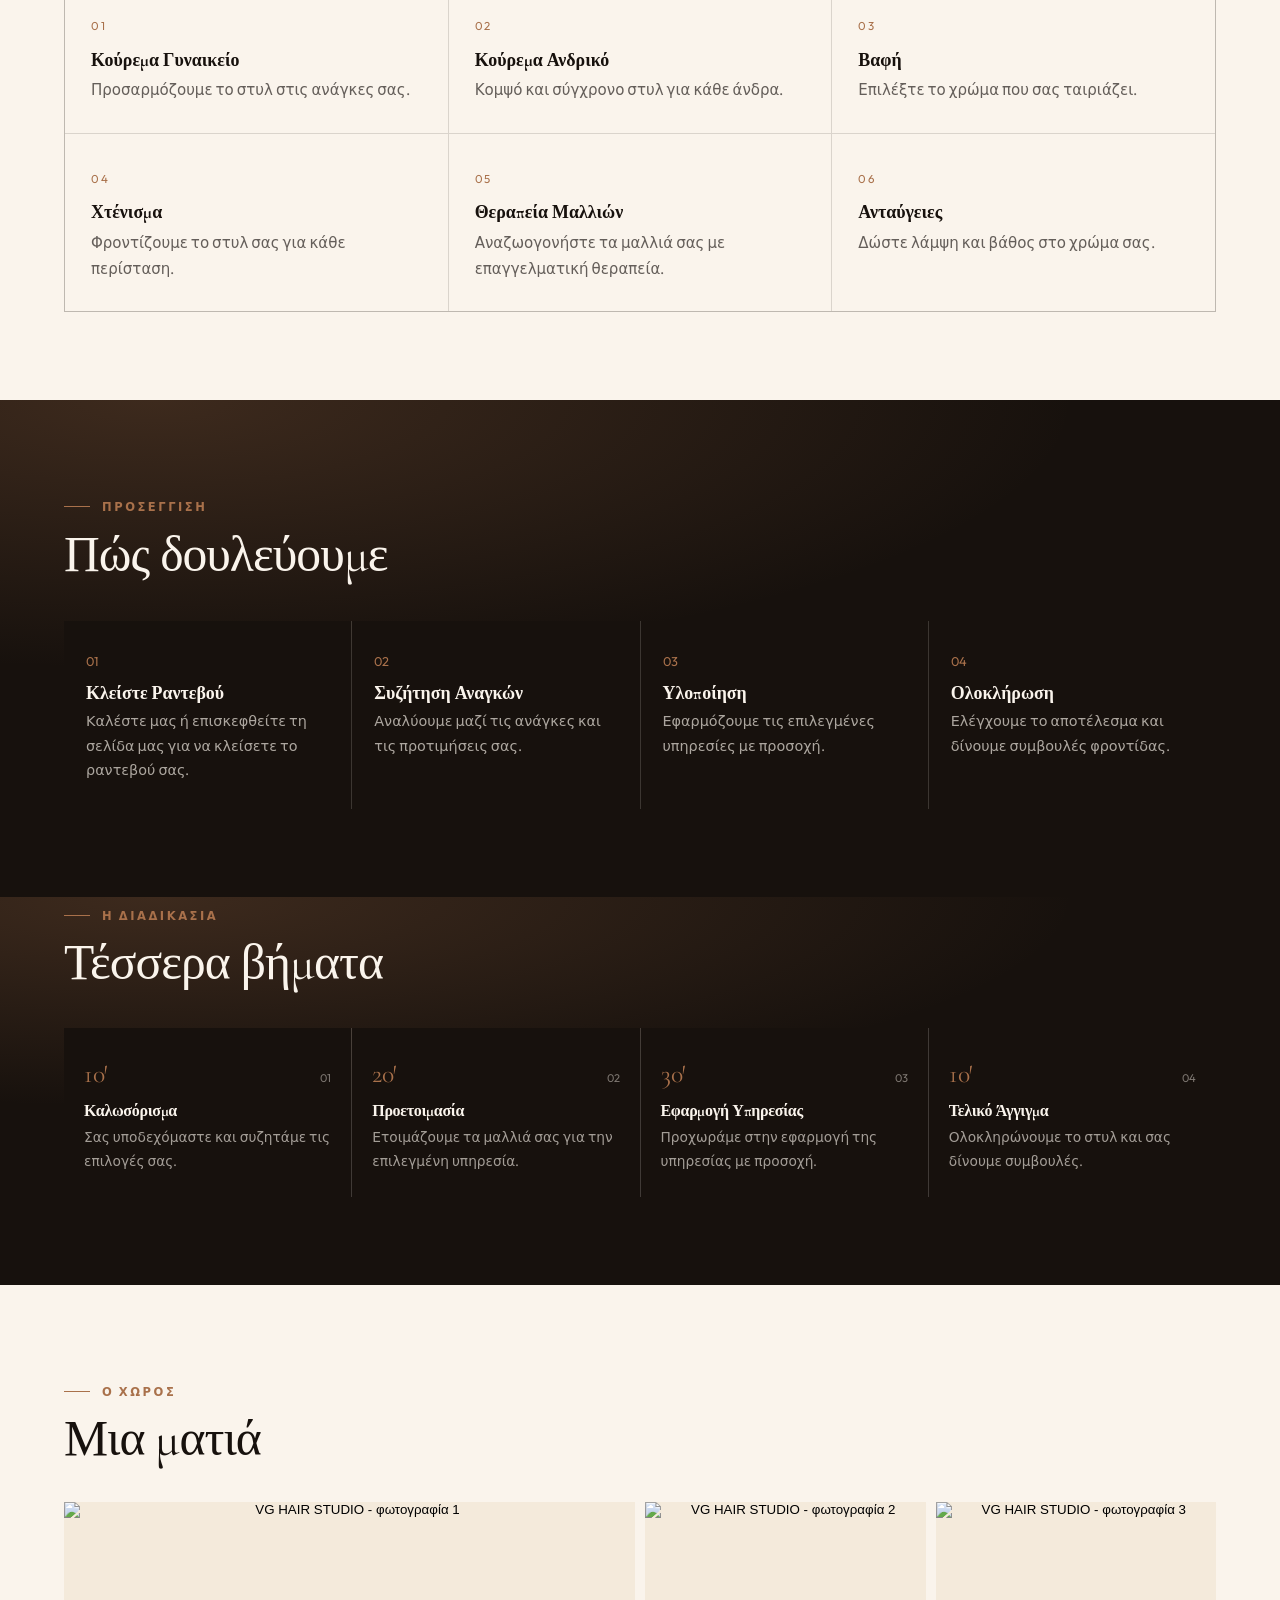
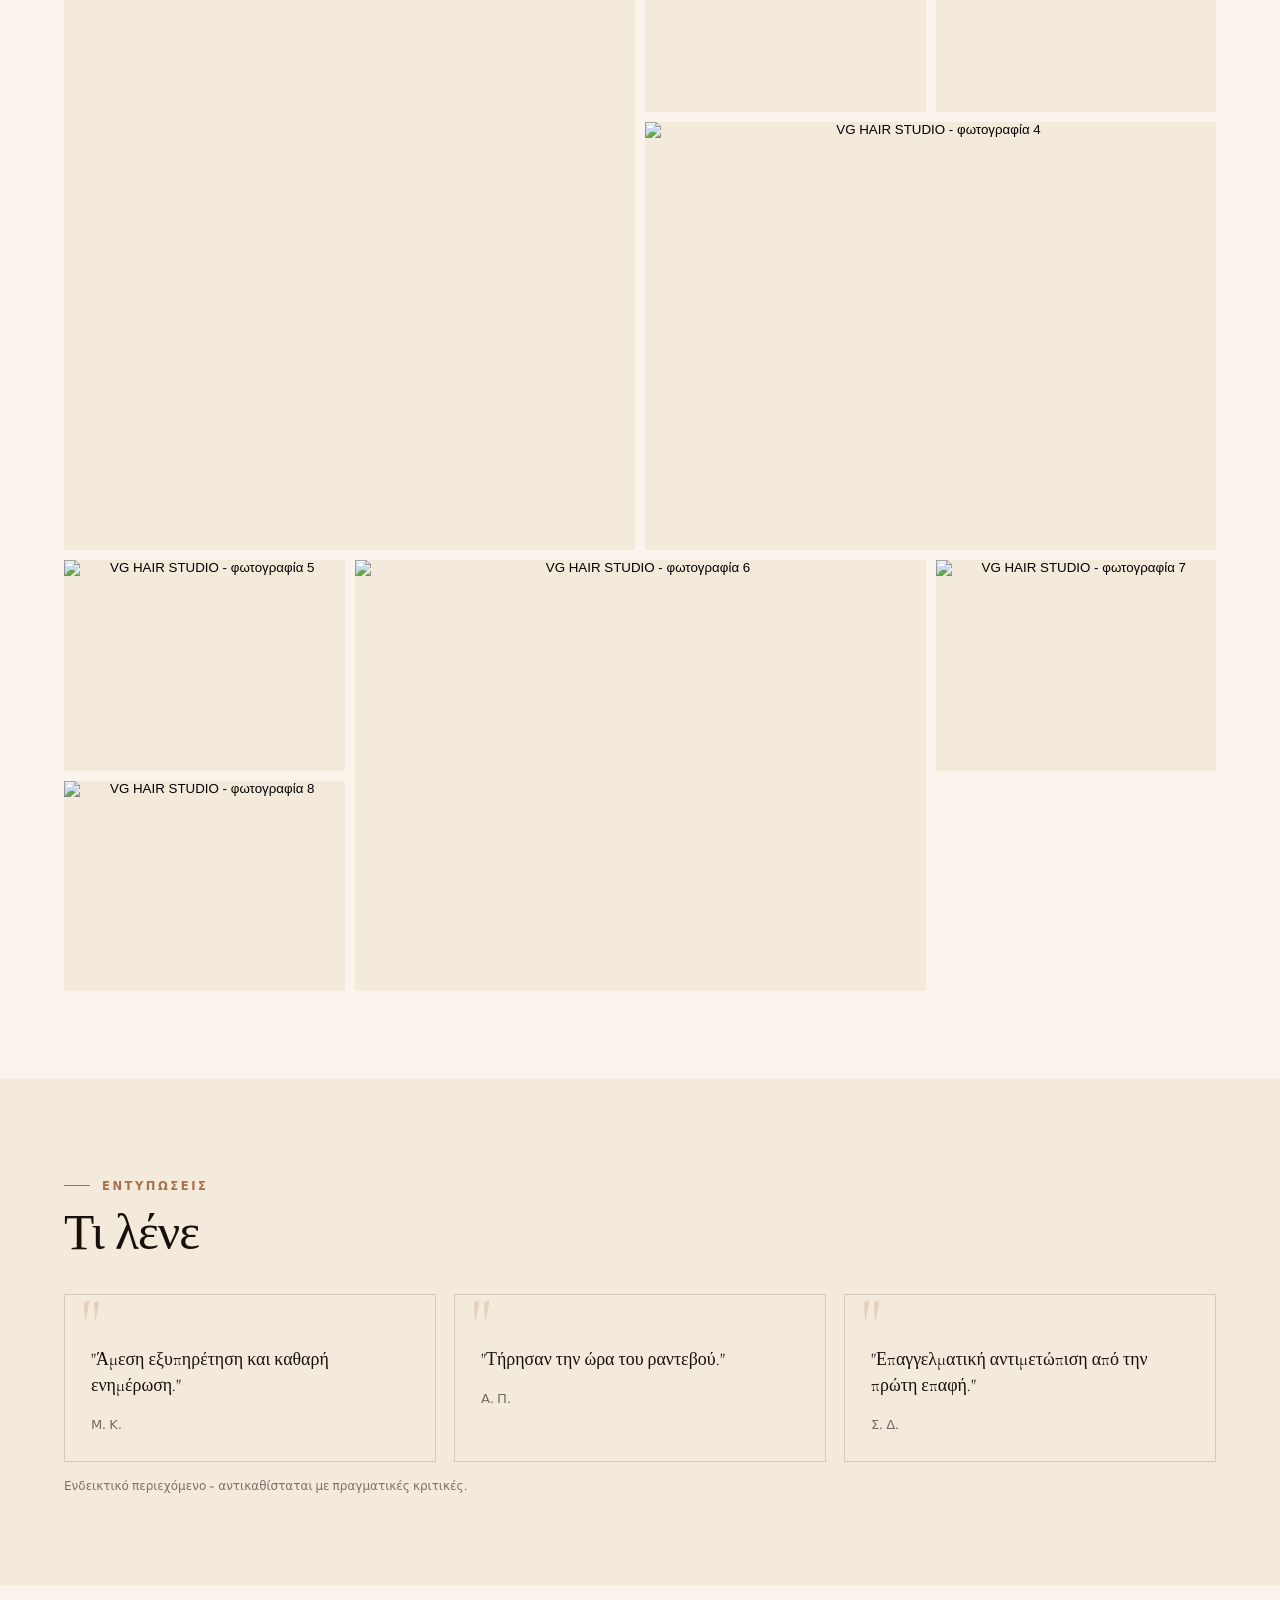
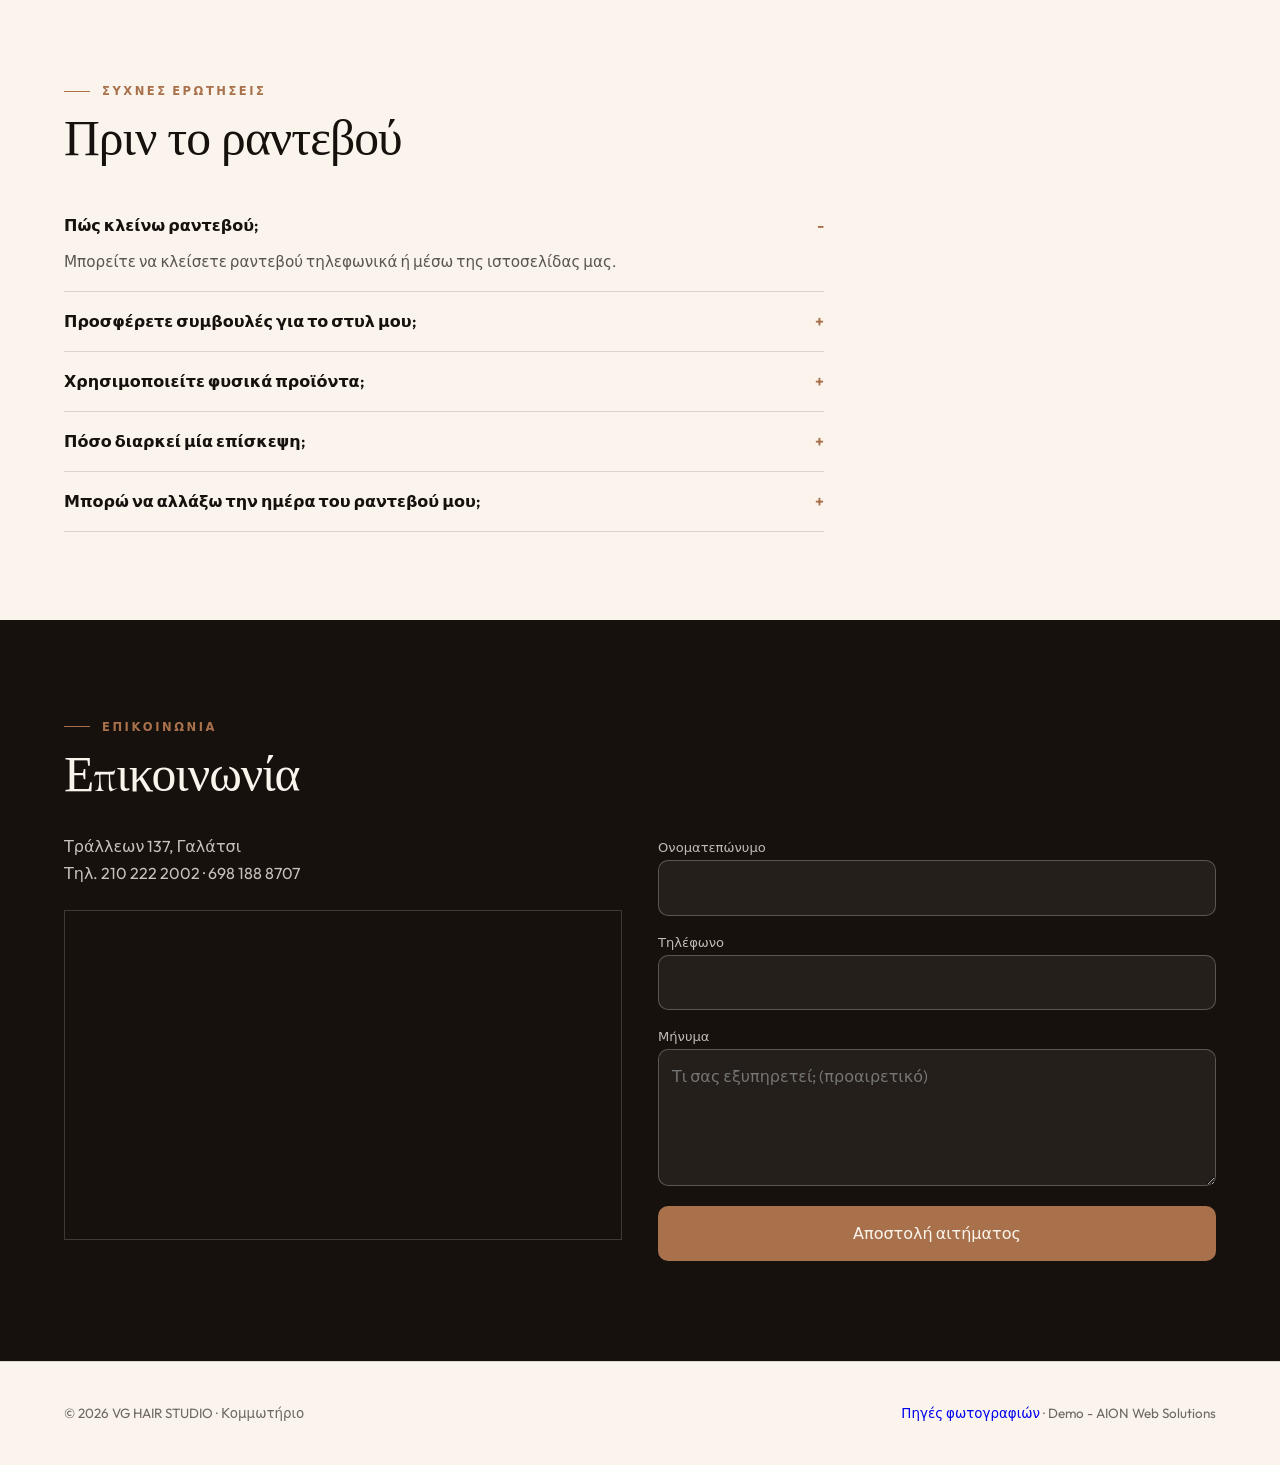
==== commit 48b6b5c4: "update 200.html" ====
--- a/200.html
+++ b/200.html
@@ -3,16 +3,16 @@
 <meta charset="utf-8"><meta name="viewport" content="width=device-width, initial-scale=1">
 <title>VG HAIR STUDIO - Κομμωτήριο στο Γαλάτσι</title>
 <meta name="description" content="VG HAIR STUDIO, Κομμωτήριο - Τράλλεων 137, Γαλάτσι. Τηλέφωνο 210 222 2002.">
-<meta name="theme-color" content="#26101a">
+<meta name="theme-color" content="#17110D">
 <meta property="og:title" content="VG HAIR STUDIO - Κομμωτήριο">
 <meta property="og:description" content="Τράλλεων 137, Γαλάτσι">
 <meta property="og:type" content="website">
 <link rel="preconnect" href="https://fonts.googleapis.com"><link rel="preconnect" href="https://fonts.gstatic.com" crossorigin>
 <link href="https://fonts.googleapis.com/css2?family=Cormorant+Garamond:ital,wght@0,400;0,600;1,400&family=Outfit:wght@300;400;500;600&display=swap" rel="stylesheet">
-<link rel="icon" href="data:image/svg+xml,<svg xmlns='http://www.w3.org/2000/svg' viewBox='0 0 64 64'><rect width='64' height='64' rx='14' fill='%23be185d'/><text x='32' y='44' font-size='30' text-anchor='middle' fill='%23fff8fa' font-family='serif'>V</text></svg>">
+<link rel="icon" href="data:image/svg+xml,<svg xmlns='http://www.w3.org/2000/svg' viewBox='0 0 64 64'><rect width='64' height='64' rx='14' fill='%23A9714B'/><text x='32' y='44' font-size='30' text-anchor='middle' fill='%23FAF4EC' font-family='serif'>V</text></svg>">
 <script type="application/ld+json">{"@context":"https://schema.org","@type":"LocalBusiness","name":"VG HAIR STUDIO","address":{"@type":"PostalAddress","streetAddress":"Τράλλεων 137, Γαλάτσι","addressLocality":"Γαλάτσι","addressCountry":"GR"}","telephone":"210 222 2002","url":""}</script>
 <style>
-:root{--ink:#26101a;--paper:#fff8fa;--accent:#be185d;--accent2:#831843;--soft:#fbe4ee;--line:color-mix(in srgb,var(--ink) 14%,transparent);--r:22px}
+:root{--ink:#17110D;--paper:#FAF4EC;--accent:#A9714B;--accent2:#3D2E22;--soft:#F4EADB;--line:color-mix(in srgb,var(--ink) 14%,transparent);--r:0px}
 *{box-sizing:border-box}html{scroll-behavior:smooth}
 body{margin:0;background:var(--paper);color:var(--ink);font-family:'Outfit', system-ui, sans-serif;line-height:1.7;-webkit-font-smoothing:antialiased;overflow-x:hidden}
 img{display:block;max-width:100%}
@@ -185,7 +185,7 @@
 </div>
 
 <div class="hero" id="top">
-  <div class="slide on"><img src="img/beauty-u13.jpg" alt="VG HAIR STUDIO" ><div class="scrim"></div></div><div class="slide "><img src="img/beauty-u15.jpg" alt="VG HAIR STUDIO" loading="lazy"><div class="scrim"></div></div><div class="slide "><img src="img/beauty-u17.jpg" alt="VG HAIR STUDIO" loading="lazy"><div class="scrim"></div></div>
+  <div class="slide on"><img src="img/hair-u01.jpg" alt="VG HAIR STUDIO" ><div class="scrim"></div></div><div class="slide "><img src="img/hair-u07.jpg" alt="VG HAIR STUDIO" loading="lazy"><div class="scrim"></div></div><div class="slide "><img src="img/hair-u03.jpg" alt="VG HAIR STUDIO" loading="lazy"><div class="scrim"></div></div>
   <div class="hero-in"><div class="wrap">
     <span class="kicker">Κομμωτήριο</span>
     <h1 class="">VG HAIR STUDIO<br>Γαλάτσι</h1>
@@ -201,7 +201,7 @@
   <div><span class="kicker">Σχετικά</span><h2 style="margin:14px 0 18px">Η φιλοσοφία μας</h2>
   <p style="color:color-mix(in srgb,var(--ink) 72%,transparent)">Στο VG HAIR STUDIO, εστιάζουμε στην ποιότητα και την εξατομίκευση. Χρησιμοποιούμε επαγγελματικά προϊόντα και σύγχρονες τεχνικές για να αναδείξουμε την ομορφιά των μαλλιών σας.</p>
   <div class="stats"><div class="stat"><b>6</b><span>Υπηρεσίες</span></div><div class="stat"><b>4</b><span>Βήματα</span></div><div class="stat"><b>1</b><span>Τηλέφωνο</span></div></div></div>
-  <div class="about-media" id="aboutMedia"><img src="img/beauty-u19.jpg" alt="" class="on" loading="eager"><img src="img/beauty-u21.jpg" alt="" class="" loading="lazy"><img src="img/beauty-u23.jpg" alt="" class="" loading="lazy"></div>
+  <div class="about-media" id="aboutMedia"><img src="img/hair-u05.jpg" alt="" class="on" loading="eager"><img src="img/hair-u09.jpg" alt="" class="" loading="lazy"><img src="img/hair-u11.jpg" alt="" class="" loading="lazy"></div>
 </div></section>
 
 <section id="ypiresies"><div class="wrap reveal"><span class="kicker">Υπηρεσίες</span><h2 style="margin-top:12px">Τι προσφέρουμε</h2>
@@ -214,7 +214,7 @@
 <div class="tl-grid stagger"><div class="tl"><div class="tl-top"><span class="tl-h">10′</span><span class="tl-n">01</span></div><h4>Καλωσόρισμα</h4><p>Σας υποδεχόμαστε και συζητάμε τις επιλογές σας.</p></div><div class="tl"><div class="tl-top"><span class="tl-h">20′</span><span class="tl-n">02</span></div><h4>Προετοιμασία</h4><p>Ετοιμάζουμε τα μαλλιά σας για την επιλεγμένη υπηρεσία.</p></div><div class="tl"><div class="tl-top"><span class="tl-h">30′</span><span class="tl-n">03</span></div><h4>Εφαρμογή Υπηρεσίας</h4><p>Προχωράμε στην εφαρμογή της υπηρεσίας με προσοχή.</p></div><div class="tl"><div class="tl-top"><span class="tl-h">10′</span><span class="tl-n">04</span></div><h4>Τελικό Άγγιγμα</h4><p>Ολοκληρώνουμε το στυλ και σας δίνουμε συμβουλές.</p></div></div></div></section>
 
 <section id="gallery"><div class="wrap reveal"><span class="kicker">Ο χώρος</span><h2 style="margin-top:12px">Μια ματιά</h2>
-<div class="gallery"><button class="g-item g1" data-src="img/beauty-u13.jpg" aria-label="Φωτογραφία 1"><img src="img/beauty-u13.jpg" alt="VG HAIR STUDIO - φωτογραφία 1" loading="eager"></button><button class="g-item g2" data-src="img/beauty-u15.jpg" aria-label="Φωτογραφία 2"><img src="img/beauty-u15.jpg" alt="VG HAIR STUDIO - φωτογραφία 2" loading="eager"></button><button class="g-item g3" data-src="img/beauty-u17.jpg" aria-label="Φωτογραφία 3"><img src="img/beauty-u17.jpg" alt="VG HAIR STUDIO - φωτογραφία 3" loading="eager"></button><button class="g-item g4" data-src="img/beauty-u19.jpg" aria-label="Φωτογραφία 4"><img src="img/beauty-u19.jpg" alt="VG HAIR STUDIO - φωτογραφία 4" loading="lazy"></button><button class="g-item g5" data-src="img/beauty-u21.jpg" aria-label="Φωτογραφία 5"><img src="img/beauty-u21.jpg" alt="VG HAIR STUDIO - φωτογραφία 5" loading="lazy"></button><button class="g-item g1" data-src="img/beauty-u23.jpg" aria-label="Φωτογραφία 6"><img src="img/beauty-u23.jpg" alt="VG HAIR STUDIO - φωτογραφία 6" loading="lazy"></button><button class="g-item g2" data-src="img/beauty-u25.jpg" aria-label="Φωτογραφία 7"><img src="img/beauty-u25.jpg" alt="VG HAIR STUDIO - φωτογραφία 7" loading="lazy"></button><button class="g-item g3" data-src="img/beauty-u27.jpg" aria-label="Φωτογραφία 8"><img src="img/beauty-u27.jpg" alt="VG HAIR STUDIO - φωτογραφία 8" loading="lazy"></button></div></div></section>
+<div class="gallery"><button class="g-item g1" data-src="img/hair-u01.jpg" aria-label="Φωτογραφία 1"><img src="img/hair-u01.jpg" alt="VG HAIR STUDIO - φωτογραφία 1" loading="eager"></button><button class="g-item g2" data-src="img/hair-u07.jpg" aria-label="Φωτογραφία 2"><img src="img/hair-u07.jpg" alt="VG HAIR STUDIO - φωτογραφία 2" loading="eager"></button><button class="g-item g3" data-src="img/hair-u03.jpg" aria-label="Φωτογραφία 3"><img src="img/hair-u03.jpg" alt="VG HAIR STUDIO - φωτογραφία 3" loading="eager"></button><button class="g-item g4" data-src="img/hair-u05.jpg" aria-label="Φωτογραφία 4"><img src="img/hair-u05.jpg" alt="VG HAIR STUDIO - φωτογραφία 4" loading="lazy"></button><button class="g-item g5" data-src="img/hair-u09.jpg" aria-label="Φωτογραφία 5"><img src="img/hair-u09.jpg" alt="VG HAIR STUDIO - φωτογραφία 5" loading="lazy"></button><button class="g-item g1" data-src="img/hair-u11.jpg" aria-label="Φωτογραφία 6"><img src="img/hair-u11.jpg" alt="VG HAIR STUDIO - φωτογραφία 6" loading="lazy"></button><button class="g-item g2" data-src="img/hair-u13.jpg" aria-label="Φωτογραφία 7"><img src="img/hair-u13.jpg" alt="VG HAIR STUDIO - φωτογραφία 7" loading="lazy"></button><button class="g-item g3" data-src="img/hair-u15.jpg" aria-label="Φωτογραφία 8"><img src="img/hair-u15.jpg" alt="VG HAIR STUDIO - φωτογραφία 8" loading="lazy"></button></div></div></section>
 
 <section style="background:var(--soft)"><div class="wrap reveal"><span class="kicker">Εντυπώσεις</span><h2 style="margin-top:12px">Τι λένε</h2>
 <div class="quotes stagger"><figure class="quote"><blockquote>"Άμεση εξυπηρέτηση και καθαρή ενημέρωση."</blockquote><figcaption>Μ. Κ.</figcaption></figure><figure class="quote"><blockquote>"Τήρησαν την ώρα του ραντεβού."</blockquote><figcaption>Α. Π.</figcaption></figure><figure class="quote"><blockquote>"Επαγγελματική αντιμετώπιση από την πρώτη επαφή."</blockquote><figcaption>Σ. Δ.</figcaption></figure></div><p class="demo-note">Ενδεικτικό περιεχόμενο - αντικαθίσταται με πραγματικές κριτικές.</p></div></section>
